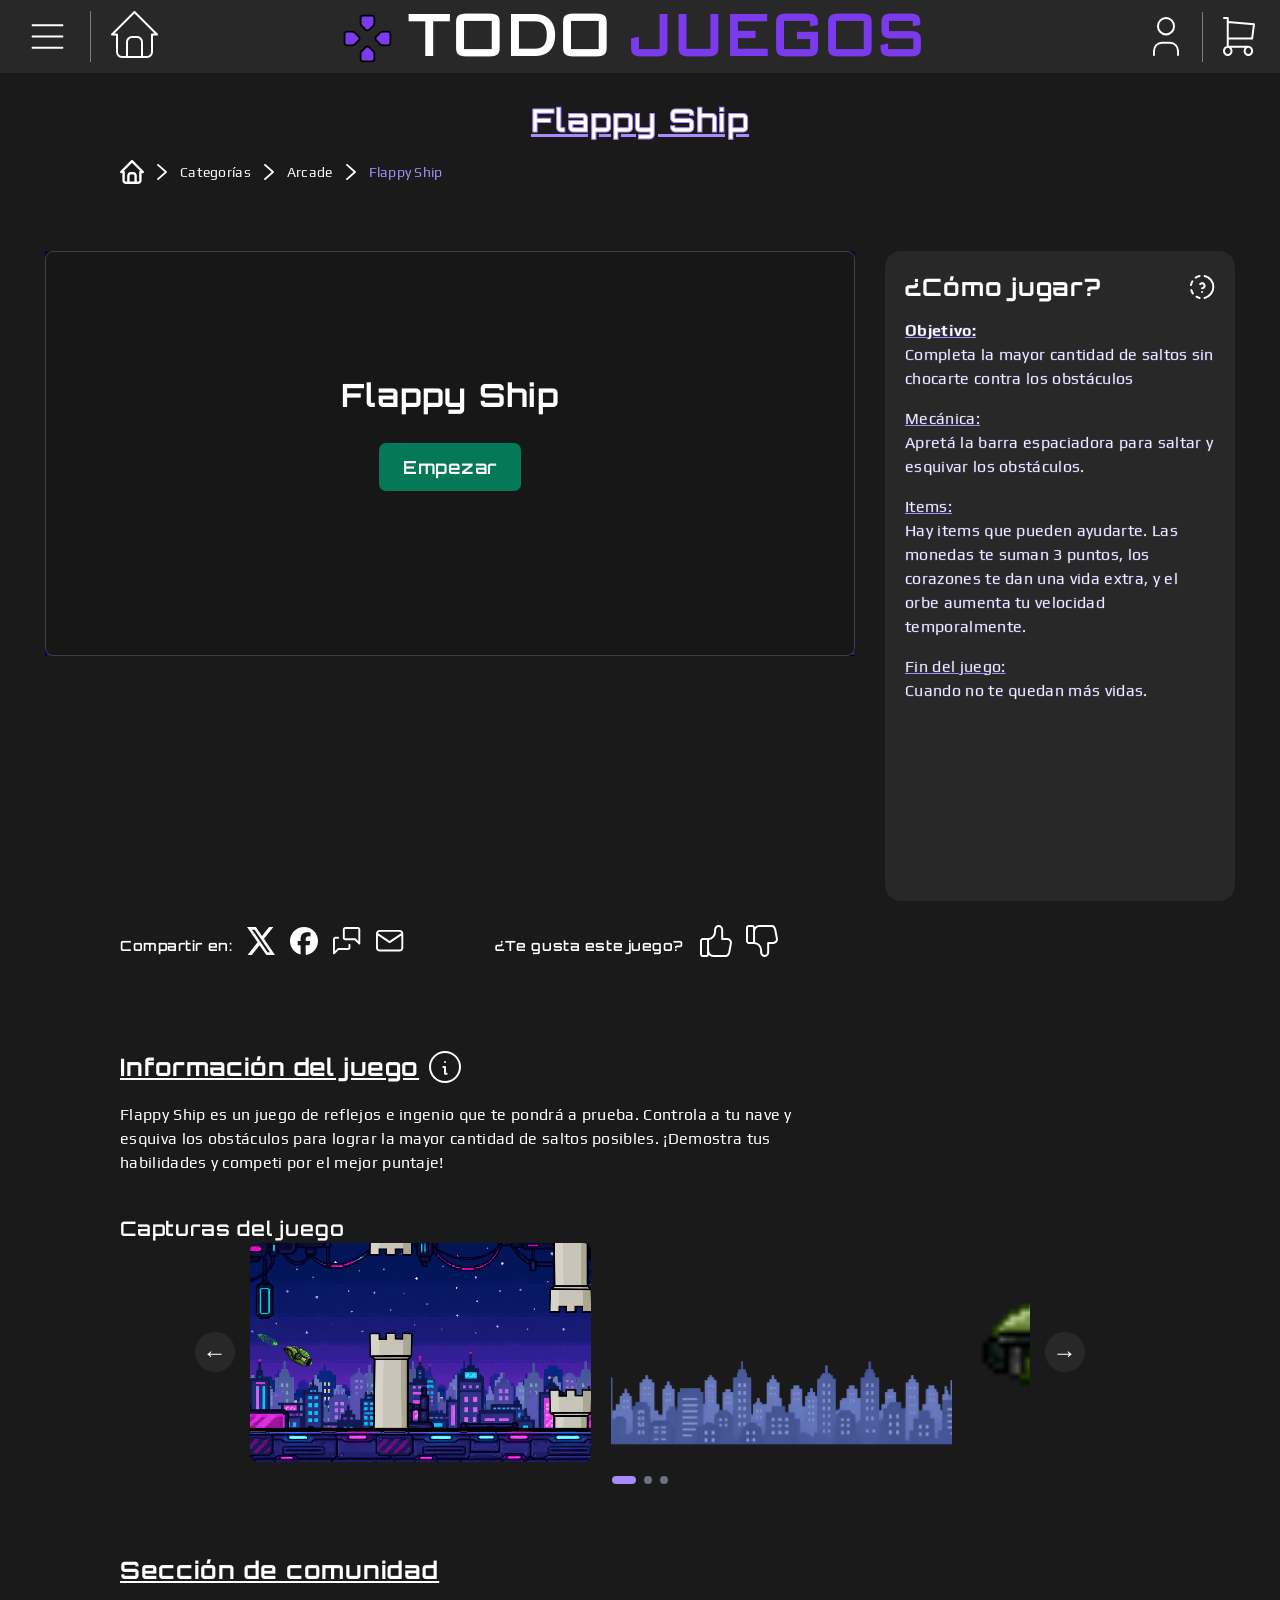
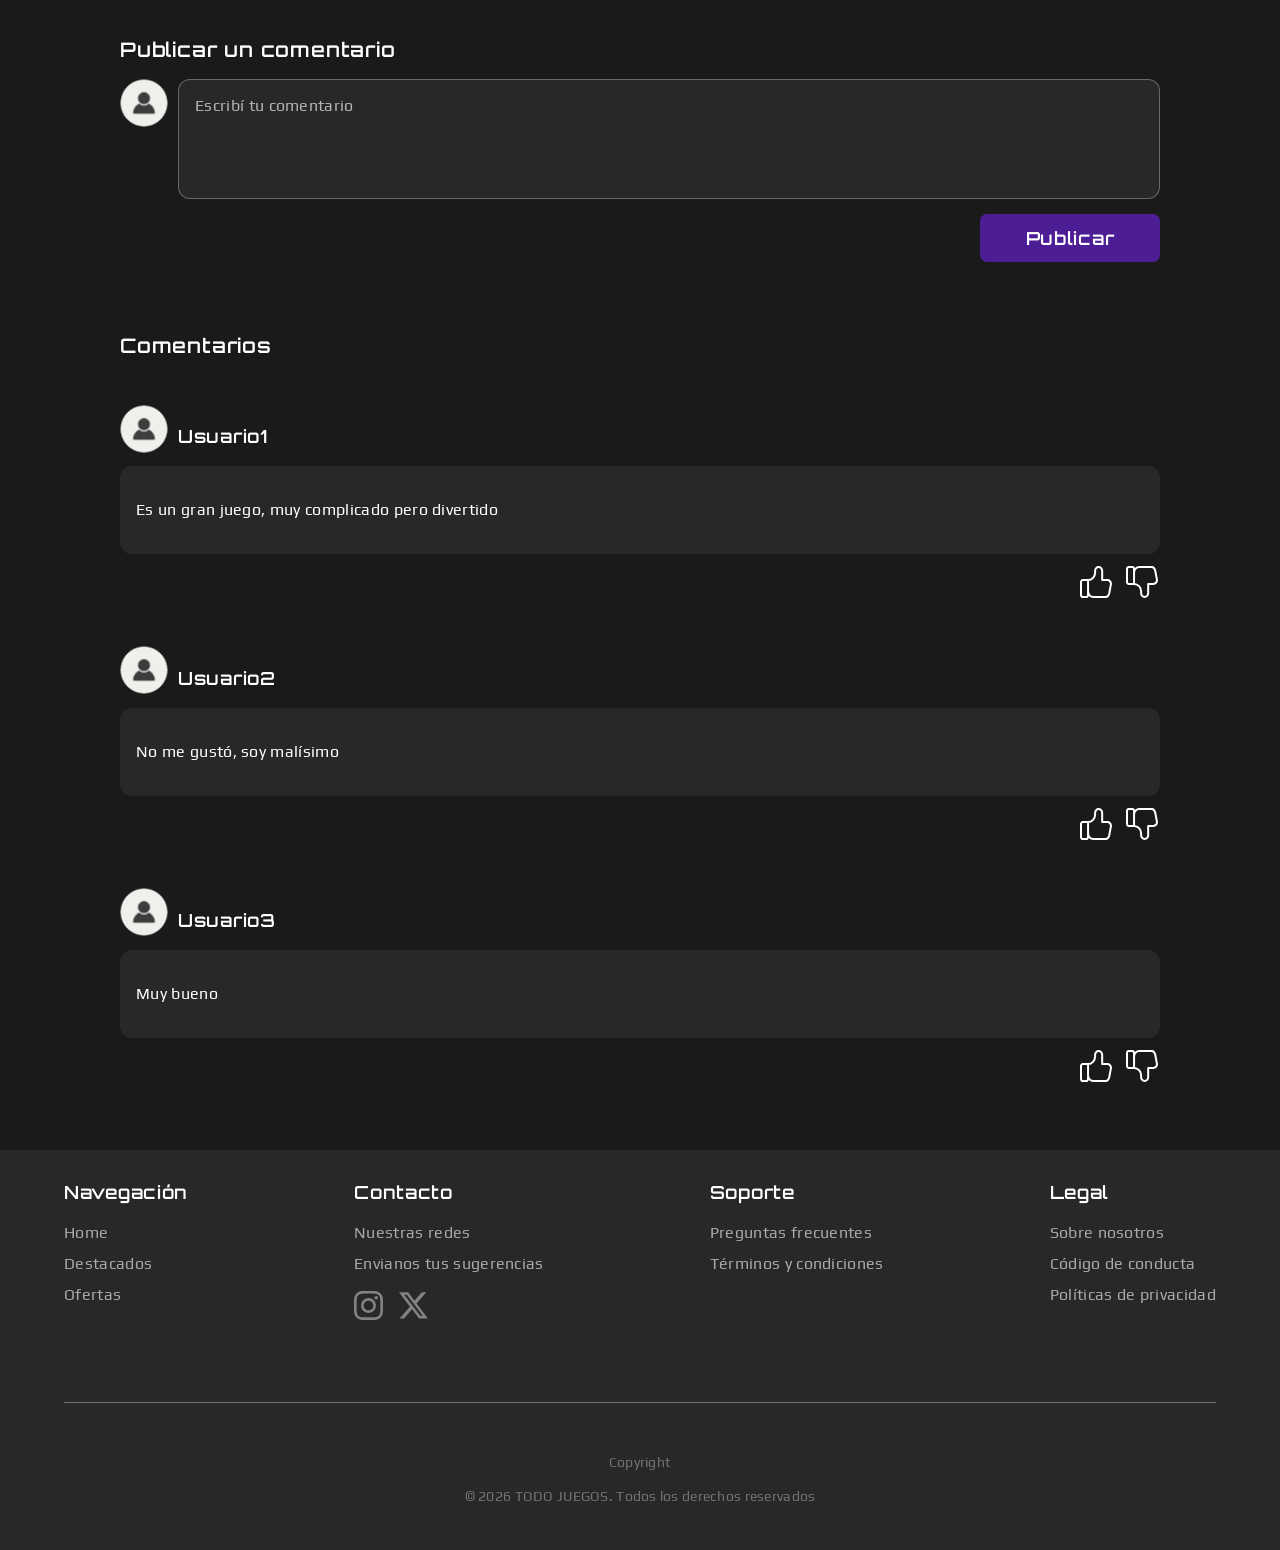
==== flappy.html @ 2bb2aa7a "Implementado flappy ship Co-authored-by: Copilot <223556219+Copilot@users.noreply.github.com>" ====
<!DOCTYPE html>
<html>
  <head>
    <meta charset="UTF-8">
    <meta name="viewport" content="width=device-width, initial-scale=1.0">
    <link rel="preconnect" href="https://googleapis.com">
    <link rel="preconnect" href="https://gstatic.com" crossorigin>
    <link href="https://fonts.googleapis.com/css2?family=Play:wght@400;700&display=swap" rel="stylesheet">
    <link href="https://fonts.googleapis.com/css2?family=Orbitron:wght@400..900&display=swap" rel="stylesheet">
    <link href="https://fonts.googleapis.com/css2?family=Science+Gothic:wght@100..900&display=swap" rel="stylesheet">

    <title>Cyberpunk Peg Solitaire</title>

    <link rel="stylesheet" href="css\globals.css">
    <link rel="stylesheet" href="css/juego.css">
    <link rel="stylesheet" href="css\carrusel.css">
    <link rel="stylesheet" href="css\flappy/flappy.css">
  </head>

  <body>

    <header class="nav-bar">
      <div class="logo-con-menu-y">
        <div class="iconos">
          <button class="tabler-icon-menu menu-toggle" type="button" aria-label="Abrir menú" aria-expanded="false" aria-controls="menu-overlay">
            <img class="icono-menu" src="img/header/menu-hamburguesa.svg" alt="" />
          </button>
          <img class="linea-separadora" src="img/header/linea-separadora.svg" alt="" />
          <a href="home.html">
            <div class="tabler-icon-home"><img class="icono-home" src="img/header/header-home.svg" alt="Inicio" /></div>
          </a>

        </div>
        <div class="logo">
          <div class="lucide-gamepad"><img class="logo-icono" src="img/header/logo-dibujo.svg" alt="" /></div>
          <div class="logo-texto">TODO</div>
          <div class="logo-insignia">JUEGOS</div>
        </div>
        <div class="perfil">
          <button class="perfil-toggle" type="button" aria-label="Abrir menú de perfil" aria-expanded="false" aria-controls="perfil-dropdown">
            <img class="perfil-avatar" src="img/header/perfil-header.svg" alt="" />
          </button>
          <div class="perfil-dropdown" id="perfil-dropdown" hidden>
            <div class="perfil-opcion">Mis juegos</div>
            <button class="perfil-cerrar-sesion" type="button">Cerrar sesión</button>
          </div>
          <img class="linea-separadora" src="img/header/linea-separadora.svg" alt="" />
          <img class="perfil-flecha" src="img/header/carrito-simple.svg" alt="" />
        </div>
      </div>
    </header>

    <div class="menu-overlay" id="menu-overlay" aria-hidden="true">
      <nav class="menu-panel" aria-label="Menú principal">
        <div class="menu-columna">
          <a href="home.html">
            <h1>Home</h1>
          </a>
        </div>
        <div class="menu-columna">
          <h1>Categorias</h1>
        </div>

        <div class="menu-columna">
          <h1>Ofertas</h1>
        </div>

        <div class="menu-columna">
          <h1>Mi perfil</h1>
        </div>
        <div class="menu-columna">
          <h1>Seguinos</h1>
          <div class="menu-social-links">
            <a href="https://x.com" target="_blank" rel="noopener" aria-label="X">
              <img src="assets/x.svg" alt="">
            </a>
            <a href="https://instagram.com" target="_blank" rel="noopener" aria-label="Instagram">
              <img src="assets/instagram.svg" alt="">
            </a>

            <a href="https://facebook.com" target="_blank" rel="noopener" aria-label="Facebook">
              <img src="assets/facebook.svg" alt="">
            </a>
          </div>
        </div>
        <div class="menu-columna">
          <button class="menu-cerrar-sesion" type="button">Cerrar sesión</button>
        </div>
      </nav>
    </div>

    <main>
      <div class="contenedor-padding">
        <!-- ==================== JUEGO ==================== -->

        <section class="juego-seccion">

          <h1 class="titulo-juego">
            <u>Flappy Ship</u>
          </h1>

          <div class="breadcrumbs">

            <a href="home.html" class="breadcrumb-inicio">
              <img src="img/juego/breadcrumbs/breadcrumb-home.svg" alt="Inicio">
            </a>

            <img
              class="breadcrumb-flecha"
              src="img/juego/breadcrumbs/breadcrumb-flecha.svg"
              alt=""
            >

            <a href="#" class="breadcrumb-item">
              Categorías
            </a>

            <img
              class="breadcrumb-flecha"
              src="img/juego/breadcrumbs/breadcrumb-flecha.svg"
              alt=""
            >

            <a href="#" class="breadcrumb-item">
              Arcade
            </a>

            <img
              class="breadcrumb-flecha"
              src="img/juego/breadcrumbs/breadcrumb-flecha.svg"
              alt=""
            >

            <span class="breadcrumb-actual">
              Flappy Ship
            </span>

          </div>


          <section class="juego-con-ayuda">

            <div class="juego">

              <div class="hud" hidden>
                <span>Puntaje: <strong id="puntaje">0</strong></span>
                <span>Vidas: <strong id="vidas">7</strong></span>
              </div>

              <section class="canvas-wrapper">
                <div class="escena" id="escena">

                  <!-- 4 capas de parallax -->
                  <div class="capa capa-cielo"    data-velocidad="8"></div>
                  <div class="capa capa-lejana"   data-velocidad="20"></div>
                  <div class="capa capa-media"    data-velocidad="45"></div>
                  <div class="capa capa-cercana"  data-velocidad="90"></div>

                  <!-- obstáculos, items y piso -->
                  <div class="tuberias" id="tuberias"></div>
                  <div class="items" id="items"></div>
                  <div class="piso" data-velocidad="180"></div>

                  <!-- avatar -->
                  <div id="nave" class="nave-vuelo"></div>

                  <!-- pantallas -->
                  <section id="pantalla-inicio" class="pantalla-inicio">
                    <h1>Flappy Ship</h1>
                    <button id="mostrar-dificultades" type="button" class="boton-primario">
                      Empezar
                    </button>
                    <p id="estado-carga" class="estado-carga" aria-live="polite"></p>
                  </section>

                  <section id="pantalla-dificultad" class="pantalla-dificultad" hidden>
                    <h2>Elegí la dificultad</h2>
                    <div class="opciones-dificultad">
                      <button id="iniciar-normal" type="button" class="boton-primario">
                        <span>Normal</span>
                        <small>7 vidas · separación estándar</small>
                      </button>
                      <button id="iniciar-dificil" type="button" class="boton-primario">
                        <span>Difícil</span>
                        <small>4 vidas · tuberías más cercanas</small>
                      </button>
                    </div>
                  </section>

                  <section id="pantalla-fin" class="pantalla-fin" aria-live="polite" hidden>
                    <h2>Fin del juego</h2>
                    <p>Puntaje: <strong id="puntaje-final">0</strong></p>
                    <button id="reiniciar-juego" type="button" class="boton-primario">
                      Reiniciar
                    </button>
                  </section>

                </div>
              </section>
            </div>


            <aside class="ayuda">

              <div class="ayuda-cabecera">
                <h2 class="texto-sin-margen">
                  ¿Cómo jugar?
                </h2>

                <button
                  type="button"
                  class="ayuda-icono"
                  aria-label="Cerrar ayuda"
                >
                  <img
                    src="img/juego/instrucciones-juego/help.svg"
                    alt=""
                  >
                </button>
              </div>

              <div class="ayuda-texto">

                <p>
                  <strong><u>Objetivo:</u> </strong> <br>
                  Completa la mayor cantidad de saltos sin chocarte contra los obstáculos
                </p>

                <p>
                  <u>Mecánica:</u><br>
                  Apretá la barra espaciadora para saltar y esquivar los obstáculos.
                </p>

                <p>
                  <u>Items:</u><br>
                  Hay items que pueden ayudarte.
                  Las monedas te suman 3 puntos, los corazones te dan una vida extra, y el orbe aumenta tu velocidad temporalmente.
                </p>

                <p>
                  <u>Fin del juego:</u><br>
                  Cuando no te quedan más vidas.
                </p>

              </div>

            </aside>

          </section>



          <!-- Compartir / valoración -->

          <div class="compartir-valoracion">

            <div class="compartir">

              <h4 class="compartir-titulo">
                Compartir en:
              </h4>

              <p class="compartir-icono" aria-label="Compartir">
                <img src="img/juego/compartir/x.svg" alt="">
              </p>

              <p class="compartir-icono" aria-label="Compartir en redes">
                <img src="img/juego/compartir/facebook.svg" alt="">
              </p>

              <p class="compartir-icono" aria-label="Compartir">
                <img src="img/juego/compartir/mensaje.svg" alt="">
              </p>

              <p class="compartir-icono" aria-label="Compartir">
                <img src="img/juego/compartir/email.svg" alt="">
              </p>

            </div>


            <div class="valoracion">

              <h4 class="valoracion-pregunta">
                ¿Te gusta este juego?
              </h4>

              <div class="reacciones">

                <button type="button" class="boton-reaccion-like" aria-pressed="false">
                  <img class="icon--default" src="img/juego/like-dislike/like.svg" alt="Me gusta">
                  <img class="icon--hover" src="img/juego/like-dislike/corazon.svg" alt="Me gusta seleccionado">
                </button>

                <button type="button" class="boton-reaccion-dislike" aria-pressed="false">
                  <img class="icon--default" src="img/juego/like-dislike/dislike.svg" alt="No me gusta">
                  <img class="icon--hover" src="img/juego/like-dislike/corazon-dislike.svg" alt="No me gusta seleccionado">
                </button>

              </div>

            </div>

          </div>

        </section>


        <!-- ==================== INFORMACIÓN ==================== -->

        <section class="informacion-juego">

          <div class="seccion-cabecera">

            <h2 class="texto-sin-margen">
              <u>Información del juego</u>
            </h2>

            <img
              class="info-icono"
              src="img/juego/informacion/informacion.svg"
              alt=""
            >

          </div>


          <p class="descripcion-juego">
            Flappy Ship es un juego de reflejos e ingenio que te pondrá a prueba. Controla a tu nave y esquiva los obstáculos para lograr la mayor cantidad de saltos posibles. ¡Demostra tus habilidades y competi por el mejor puntaje!
          </p>


          <div class="inspiracion">




            <div class="media-seccion">

              <h3 class="texto-sin-margen">Capturas del juego</h3>


              <div class="carrusel">

                <button class="carrusel-anterior" type="button" aria-label="Anterior">
                  ←
                </button>

                <div class="carrusel-ventana">

                  <div class="carrusel-contenido">
                    <img
                      class="media-imagen"
                      src="img/flappy/carrusel2.PNG"
                      alt="Gameplay"
                    >

                    <img
                      class="media-imagen"
                      src="img/flappy/capa-ciudad.png"
                      alt="Ciudad"
                    >

                    <img
                      class="media-imagen"
                      src="img/flappy/carrusel3.png"
                      alt="Nave"
                    >


                  </div>

                </div>

                <button class="carrusel-siguiente" type="button" aria-label="Siguiente">
                  →
                </button>

              </div>

              <div class="carrusel-indicador" role="img" aria-label="Posición 1 de 7"></div>

            </div>

          </div>

        </section>


        <!-- ==================== COMUNIDAD ==================== -->

        <section class="comunidad">

          <h2 class="comunidad-titulo">
            <u>Sección de comunidad</u>
          </h2>


          <!-- Publicar comentario -->

          <div class="publicar-comentario">

            <h3 class="subtitulo-comentario">
              Publicar un comentario
            </h3>

            <div class="comentario-input">

              <div class="usuario-input">


                <img class="avatar"
                  src="img/juego/comunidad/avatar-placeholder.svg"
                  alt="Avatar del usuario">

                <div class="input-comentarios">
                  <span class="comentario-placeholder">
                    Escribí tu comentario
                  </span>
                </div>

              </div>

              <button
                type="button"
                class="boton-secundario boton-publicar"
              >
                Publicar
              </button>

            </div>

          </div>


          <!-- Comentarios -->

          <div class="comentarios">

            <h3 class="subtitulo-comentario">
              Comentarios
            </h3>


            <article class="comentario">

              <div class="comentario-usuario">

                <img class="avatar"
                  src="img/juego/comunidad/avatar-placeholder.svg"
                  alt="Avatar del usuario">

                <h4>
                  Usuario1
                </h4>

              </div>

              <div class="comentario-contenido">
                <p>
                  Es un gran juego, muy complicado pero divertido
                </p>
              </div>

              <div class="comentario-reacciones">

                <button type="button" class="boton-reaccion-like" aria-pressed="false">
                  <img class="icon--default" src="img/juego/like-dislike/like.svg" alt="Me gusta">
                  <img class="icon--hover" src="img/juego/like-dislike/corazon.svg" alt="Me gusta seleccionado">
                </button>

                <button type="button" class="boton-reaccion-dislike" aria-pressed="false">
                  <img class="icon--default" src="img/juego/like-dislike/dislike.svg" alt="No me gusta">
                  <img class="icon--hover" src="img/juego/like-dislike/corazon-dislike.svg" alt="No me gusta seleccionado">
                </button>

              </div>

            </article>


            <article class="comentario">

              <div class="comentario-usuario">

                <img class="avatar"
                  src="img/juego/comunidad/avatar-placeholder.svg"
                  alt="Avatar del usuario">

                <h4>
                  Usuario2
                </h4>

              </div>

              <div class="comentario-contenido">
                <p>
                  No me gustó, soy malísimo
                </p>
              </div>

              <div class="comentario-reacciones">

                <button type="button" class="boton-reaccion-like" aria-pressed="false">
                  <img class="icon--default" src="img/juego/like-dislike/like.svg" alt="Me gusta">
                  <img class="icon--hover" src="img/juego/like-dislike/corazon.svg" alt="Me gusta seleccionado">
                </button>

                <button type="button" class="boton-reaccion-dislike" aria-pressed="false">
                  <img class="icon--default" src="img/juego/like-dislike/dislike.svg" alt="No me gusta">
                  <img class="icon--hover" src="img/juego/like-dislike/corazon-dislike.svg" alt="No me gusta seleccionado">
                </button>

              </div>

            </article>


            <article class="comentario">

              <div class="comentario-usuario">

                <img class="avatar"
                  src="img/juego/comunidad/avatar-placeholder.svg"
                  alt="Avatar del usuario">

                <h4>
                  Usuario3
                </h4>

              </div>

              <div class="comentario-contenido">
                <p>
                  Muy bueno
                </p>
              </div>

              <div class="comentario-reacciones">

                <button type="button" class="boton-reaccion-like" aria-pressed="false">
                  <img class="icon--default" src="img/juego/like-dislike/like.svg" alt="Me gusta">
                  <img class="icon--hover" src="img/juego/like-dislike/corazon.svg" alt="Me gusta seleccionado">
                </button>

                <button type="button" class="boton-reaccion-dislike" aria-pressed="false">
                  <img class="icon--default" src="img/juego/like-dislike/dislike.svg" alt="No me gusta">
                  <img class="icon--hover" src="img/juego/like-dislike/corazon-dislike.svg" alt="No me gusta seleccionado">
                </button>

              </div>

            </article>

          </div>

        </section>


      </div>

    </main>

    <footer>
      <div class="footer-container">

        <div class="footer-col">
          <h4 class="footer-heading">Navegación</h4>
          <ul class="footer-links">
            <li><a href="home.html">Home</a></li>
            <li><a href="#">Destacados</a></li>
            <li><a href="#">Ofertas</a></li>
          </ul>
        </div>

        <div class="footer-col">
          <h4 class="footer-heading">Contacto</h4>
          <ul class="footer-links">
            <li><a href="#">Nuestras redes</a></li>
            <li><a href="#">Envianos tus sugerencias</a></li>
            <div class="social-icons">
              <a href="https://instagram.com" class="social-link" target="_blank" rel="noopener">
                <img src="assets/instagram.svg" alt="Instagram" class="social-icon-img">
              </a>
              <a href="https://x.com/" class="social-link" target="_blank" rel="noopener">
                <img src="assets/x.svg" alt="X/Twitter" class="social-icon-img">
              </a>
            </div>
          </ul>
        </div>

        <div class="footer-col">
          <h4 class="footer-heading">Soporte</h4>
          <ul class="footer-links">
            <li><a href="#">Preguntas frecuentes</a></li>
            <li><a href="#">Términos y condiciones</a></li>
          </ul>
        </div>

        <div class="footer-col">
          <h4 class="footer-heading">Legal</h4>
          <ul class="footer-links">
            <li><a href="#">Sobre nosotros</a></li>
            <li><a href="#">Código de conducta</a></li>
            <li><a href="#">Políticas de privacidad</a></li>
          </ul>
        </div>


      </div>
      <div class="footer-bottom">
        <p>Copyright</p>
        <p>© 2026 TODO JUEGOS. Todos los derechos reservados</p>
      </div>
    </footer>

  <script src="js/flappy/flappy.js"></script>
  <script src="js/flappy/tuberias.js"></script>
  <script src="js/flappy/bonos.js"></script>
  <script src="js/flappy/recursos.js"></script>

  <script src="js/carrusel.js"></script>
  <script src="js/reacciones.js"></script>
  <script src="js/menu.js"></script>
  </body>
</html>
---- css/juego.css ----
.content-wrapper {
    width: 100%;
}

.juego-seccion {
    --ancho-ayuda: 350px;
    --separacion-ayuda: 30px;
    --ancho-juego: calc(100% - var(--ancho-ayuda) - var(--separacion-ayuda));
}

.titulo-juego {
    margin-bottom: 20px;
    text-align: center;
    color: #FFFFFF;
    -webkit-text-stroke: 1px rgba(167, 139, 250, 1);
}

.breadcrumbs {
    display: flex;
    align-items: center;
    gap: 10px;
    margin-bottom: 10px;
}

.breadcrumb-inicio {
    display: flex;
    align-items: center;
}

.breadcrumb-inicio img {
    width: 24px;
    height: 24px;
}

.breadcrumb-flecha {
    width: 16px;
    height: 16px;
}

.breadcrumb-item,
.breadcrumb-actual {
    font-size: 14px;
}

.breadcrumb-item {
    color: #ffffff;
    text-decoration: none;
}

.breadcrumb-actual {
    color: #A78BFA;
}

.juego-con-ayuda {
    --alto-hud: 52px;
    
    display: flex;
    align-items: stretch;
    gap: var(--separacion-ayuda);
    margin-top: calc(15px + var(--alto-hud));
}

.hud-panel{
    position: absolute;
    top: calc(0px - var(--alto-hud));
    left: 0;
    display: flex;
    width: 100%;
    min-height: var(--alto-hud);
    flex-direction: row;
    justify-content: space-between;
    align-items: center;
    box-sizing: border-box;
}

.canvas-wrapper {
    display: grid;
    width: min(100%, 1000px, calc(100dvh - 320px));
    /*width: min(1000px, 100%);*/
    max-width: 100%;
    aspect-ratio: 1 / 1;
    margin-inline: auto;
}

.canvas-wrapper > * {
    grid-area: 1 / 1;
    min-width: 0;
    min-height: 0;
}



#game-canvas {
    display: block;
    width: 100%;
    height: 100%;
    margin: auto;
}

.pantalla-inicio,
.pantalla-tipo {
    display: flex;
    width: 100%;
    height: 100%;
    box-sizing: border-box;
    flex-direction: column;
    align-items: center;
    justify-content: center;
    gap: 28px;
    padding: 24px;
    border: 1px solid #3f3f46;
    border-radius: 8px;
    background-color: #171717;
    text-align: center;
}

.pantalla-inicio h1,
.pantalla-tipo h2 {
    margin: 0;
    color: #ffffff;
    font-family: var(--font-title);
}


#tiempo-restante {
    color: #ffffff;
    font-family: var(--font-title);

    font-weight: 700;
    text-shadow: 0 0 8px #a100ff;
    font-variant-numeric: tabular-nums;
}

#timer.timer--urgente {
    color: #ff0055;
    font-weight: bold;
}

.selector-imagen[hidden],
.selector-piezas[hidden],
#resultado-nivel[hidden],
#game-canvas[hidden] {
    display: none;
}

.selector-imagen,
.selector-piezas,
.resultado-nivel {
    display: flex;
    width: 100%;
    height: 100%;
    box-sizing: border-box;
    flex-direction: column;
    justify-content: center;
    gap: 24px;
    padding: 24px;
    border: 1px solid #3f3f46;
    border-radius: 8px;
    background-color: #171717;
}

.resultado-nivel {
    align-items: center;
    text-align: center;
}

.selector-imagen h2,
.selector-piezas h2,
.resultado-nivel h2,
.resultado-nivel p,
.estado-sorteo {
    margin: 0;
    text-align: center;
}

.selector-piezas {
    align-items: center;
    text-align: center;
}

.selector-piezas-subtitulo {
    max-width: 620px;
    margin: 0;
    color: #d4d4d8;
    line-height: 1.5;
}

.selector-piezas-subtitulo strong {
    color: #ff0055;
}

.selector-piezas-botones {
    display: grid;
    width: 100%;
    max-width: 780px;
    grid-template-columns: repeat(3, minmax(0, 1fr));
    gap: 16px;
}

.boton-piezas {
    display: flex;
    flex-direction: column;
    align-items: center;
    gap: 4px;
    padding: 24px 16px;
    border: 2px solid #3f3f46;
    border-radius: 10px;
    background-color: #282828;
    color: #ffffff;
    font-family: var(--font-body);
    cursor: pointer;
    transition: transform 0.2s ease, border-color 0.2s ease, background-color 0.2s ease;
}

.boton-piezas:hover,
.boton-piezas:focus-visible {
    border-color: #A78BFA;
    background-color: #322c4d;
    transform: scale(1.04);
    outline: none;
}

.boton-piezas-cantidad {
    font-family: var(--font-title);
    font-size: 44px;
    font-weight: 700;
    line-height: 1;
    color: #A78BFA;
}

.boton-piezas-layout {
    font-size: 15px;
    color: #d4d4d8;
}

.boton-piezas-dificultad {
    margin-top: 6px;
    font-size: 13px;
    text-transform: uppercase;
    letter-spacing: 0.06em;
    color: #ffffffa6;
}

.resultado-acciones {
    display: flex;
    flex-wrap: wrap;
    justify-content: center;
    gap: 12px;
}

.miniaturas-imagenes {
    position: relative;
    display: grid;
    grid-template-columns: repeat(4, minmax(0, 1fr));
    gap: 12px;
}

.miniatura-imagen {
    position: relative;
    z-index: 0;
    aspect-ratio: 16 / 10;
    min-width: 0;
    margin: 0;
    overflow: hidden;
    border: 2px solid transparent;
    border-radius: 6px;
    background-color: #282828;
    transition: filter 180ms ease, transform 320ms cubic-bezier(0.2, 0.8, 0.2, 1);
}

.miniatura-imagen img {
    display: block;
    width: 100%;
    height: 100%;
    object-fit: cover;
}

.miniatura-imagen.activa {
    filter: brightness(1.15);
    transform: scale(1.10);
}

.miniatura-imagen.seleccionada {
    z-index: 1;
    transform: scale(1.25);
    filter: brightness(1.20);
}

.marco-seleccion {
    position: absolute;
    top: 0;
    left: 0;
    z-index: 2;
    box-sizing: border-box;
    border: 3px solid #A78BFA;
    border-radius: 8px;
    box-shadow: 0 0 0 3px rgba(167, 139, 250, 0.3);
    pointer-events: none;
    transition: transform 320ms cubic-bezier(0.2, 0.8, 0.2, 1);
}

.estado-sorteo {
    color: #d4d4d8;
}

.juego-fondo {
    display: block;
    width: 100%;
    max-height: 750px;
}

.juego {
    position: relative;
    width: var(--ancho-juego);
    min-height: 650px;
    border-radius: 16px;
    box-sizing: border-box;
}

.ayuda {
    width: var(--ancho-ayuda);
    flex-shrink: 0;
    height: auto;
    min-height: 650px;
    box-sizing: border-box;
    background-color: #282828;
    border-radius: 16px;
    padding: 20px;
}

.ayuda-cabecera {
    display: flex;
    align-items: center;
    justify-content: space-between;
}

.ayuda-icono {
    display: flex;
    align-items: center;
    justify-content: center;
    padding: 0;
    border: none;
    background: transparent;
    cursor: pointer;
}

.ayuda-texto p {
    color: #FFFFFF;
    -webkit-text-stroke: 1px rgba(167, 139, 250, 0.25);
    
}
.ayuda-texto p u{
    text-decoration-line: underline; 
    text-decoration-color: #A78BFA;  
}

.juego,
.compartir-valoracion {
    width: var(--ancho-juego);
    max-width: 100%;
    box-sizing: border-box;
}

.compartir-valoracion {
    display: flex;
    align-items: center;
    justify-content: space-between;
    gap: 0;
    height: 80px;
}

.compartir,
.valoracion {
    display: flex;
    align-items: center;
    gap: 15px;
}

.compartir-titulo,
.valoracion-pregunta {
    font-size: 14px;
}

.compartir-icono {
    display: flex;
    align-items: center;
    justify-content: center;
}

.compartir-icono img {
    width: 28px;
    height: 28px;
}

.reacciones {
    display: flex;
    gap: 10px;
}

.informacion-juego {
    margin-top: 70px;
}

.seccion-cabecera {
    display: flex;
    align-items: center;
    gap: 10px;
}

.info-icono {
    width: 32px;
    height: 32px;
}

.descripcion-juego {
    max-width: 700px;
    margin-top: 20px;
}

.inspiracion {
    display: flex;
    flex-direction: column;
    gap: 40px;
    margin-top: 40px;
}

.inspiracion-link a {
    color: inherit;
    text-decoration: none;
}

.inspiracion-link a:hover {
  color: #7C3AED;
  transition: color 0.2s ease-in-out;
}

.comunidad {
    margin-top: 70px;
    padding-bottom: 50px;
}

.comunidad-titulo {
    margin-bottom: 50px;
}

.publicar-comentario {
    margin-bottom: 50px;
}

.subtitulo-comentario {
    margin-bottom: 15px;
}

.comentario-input {
    display: flex;
    flex-direction: column;
    gap: 15px;
}

.usuario-input {
    display: flex;
    align-items: flex-start;
    gap: 10px;
}

.avatar {
    width: 48px;
    height: 48px;
    flex-shrink: 0;
    background-size: cover;
    background-position: center;
    border-radius: 50%;
}

.input-comentarios {
    min-height: 120px;
    flex: 1;
    padding: 16px;
    box-sizing: border-box;
    background-color: #282828;
    border: 1px solid #7a7a7acc;
    border-radius: 12px;
}

.comentario-placeholder {
    color: #ffffffa6;
}

.boton-publicar {
    width: 180px;
    align-self: flex-end;
}

.comentarios {
    display: flex;
    flex-direction: column;
    gap: 10px;
}

.comentario {
    display: flex;
    flex-direction: column;
    gap: 10px;
    padding: 16px 0;
}

.comentario-usuario {
    display: flex;
    align-items: center;
    gap: 10px;
}

.comentario-contenido {
    padding: 16px;
    background-color: #282828;
    border-radius: 12px;
}

.comentario-reacciones {
    display: flex;
    justify-content: flex-end;
    gap: 10px;
}

:is(.boton-reaccion-like, .boton-reaccion-dislike) {
    position: relative;
    width: 36px;
    height: 36px;
    display: flex;
    align-items: center;
    justify-content: center;
    padding: 0;
    border: none;
    background: transparent;
    cursor: pointer;
    transition: background-color 0.3s ease, border-color 0.3s ease, transform 0.2s ease;
}

:is(.boton-reaccion-like, .boton-reaccion-dislike) img {
    position: absolute;
    width: 32px;
    height: 32px;
    transition: opacity 0.25s ease, transform 0.25s ease;
}

:is(.boton-reaccion-like, .boton-reaccion-dislike) .icon--default {
    opacity: 1;
    transform: scale(1);
}

:is(.boton-reaccion-like, .boton-reaccion-dislike) .icon--hover {
    opacity: 0;
    transform: scale(0.75);
}

:is(.boton-reaccion-like, .boton-reaccion-dislike).activo .icon--default {
    opacity: 0;
    transform: scale(0.75);
}

:is(.boton-reaccion-like, .boton-reaccion-dislike).activo .icon--hover {
    opacity: 1;
    transform: scale(1);
}

:is(.boton-reaccion-like, .boton-reaccion-dislike):hover {
  
  border-color: #ff0055;
  color: #ff0055;
  transform: scale(1.05);
}

:is(.boton-reaccion-like, .boton-reaccion-dislike):hover .icon--default {
    opacity: 0;
    transform: scale(0.75) rotate(-8deg);
}

:is(.boton-reaccion-like, .boton-reaccion-dislike):hover .icon--hover {
    opacity: 1;
    transform: scale(1.05);
  animation: heartBeat 0.4s ease-in-out forwards;
}

@keyframes heartBeat {
  0% { transform: scale(0.5); }
  50% { transform: scale(1.3); }
  100% { transform: scale(1); }
}
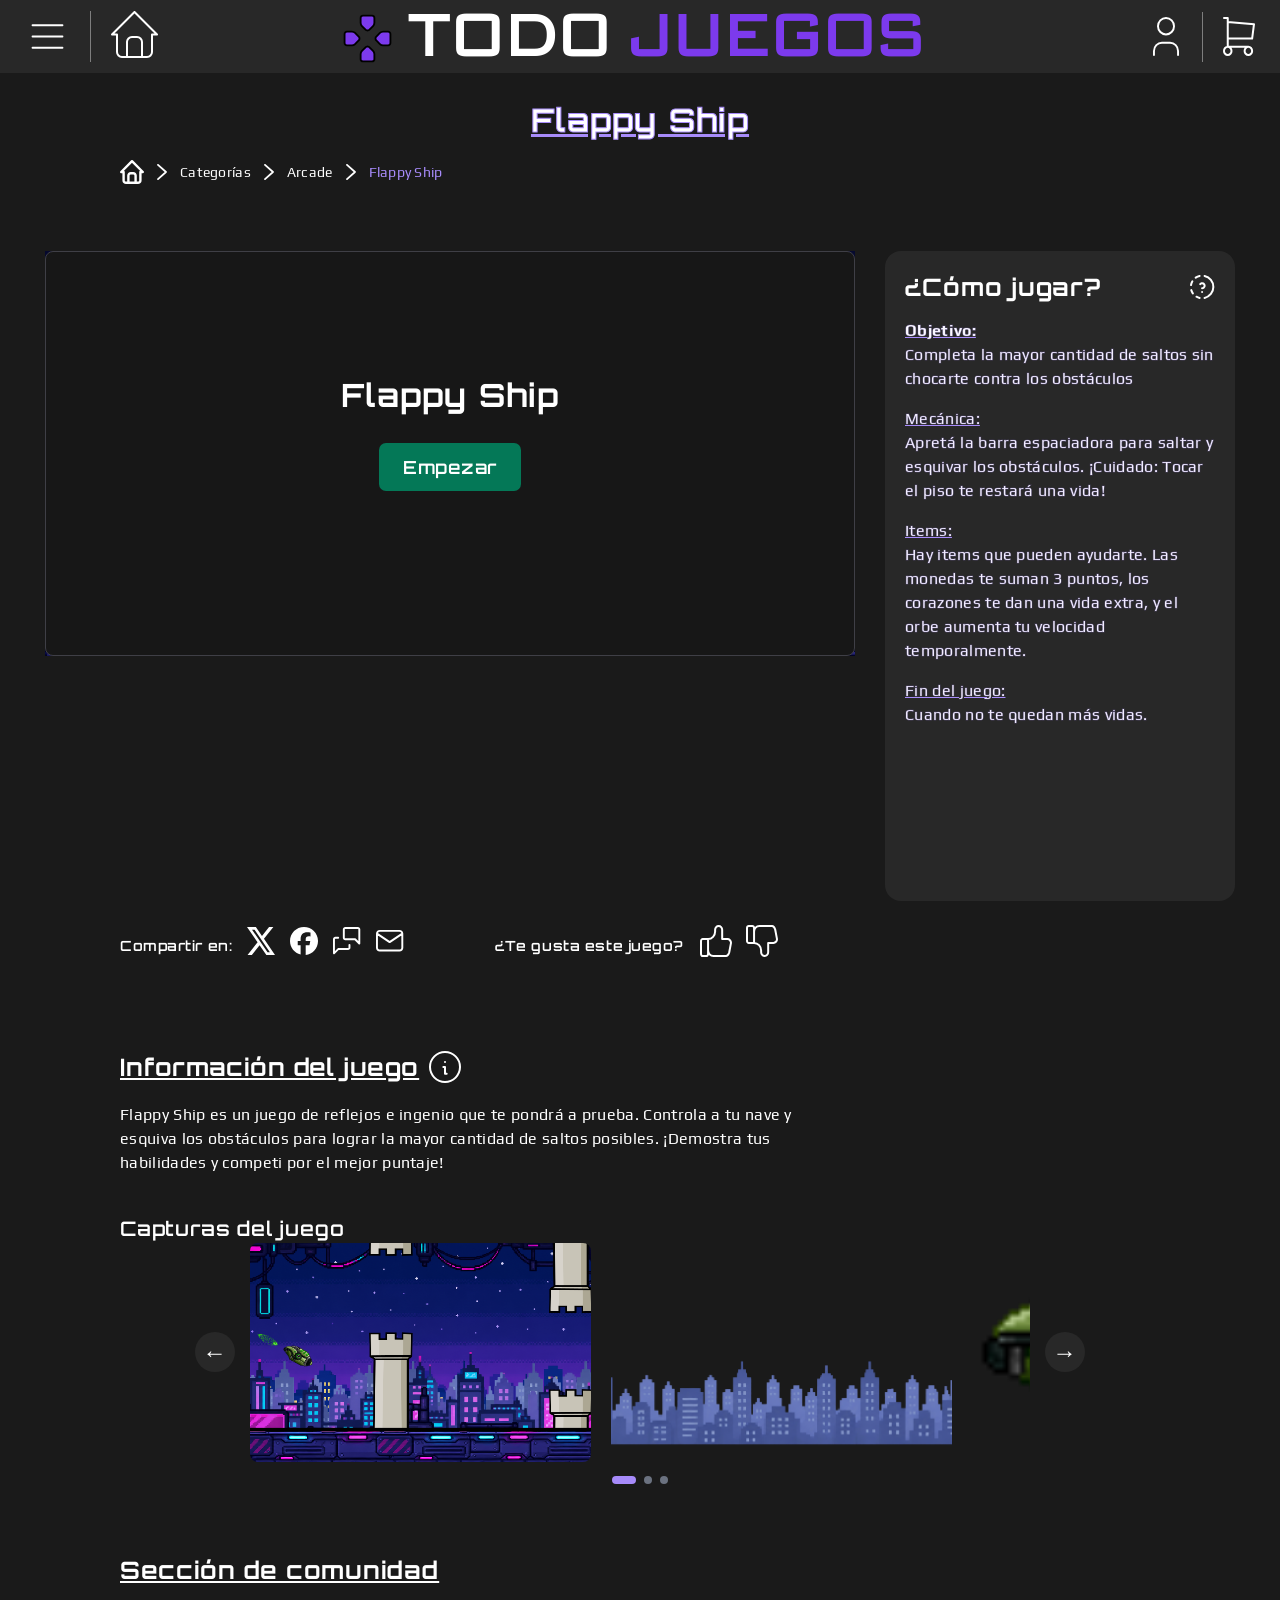
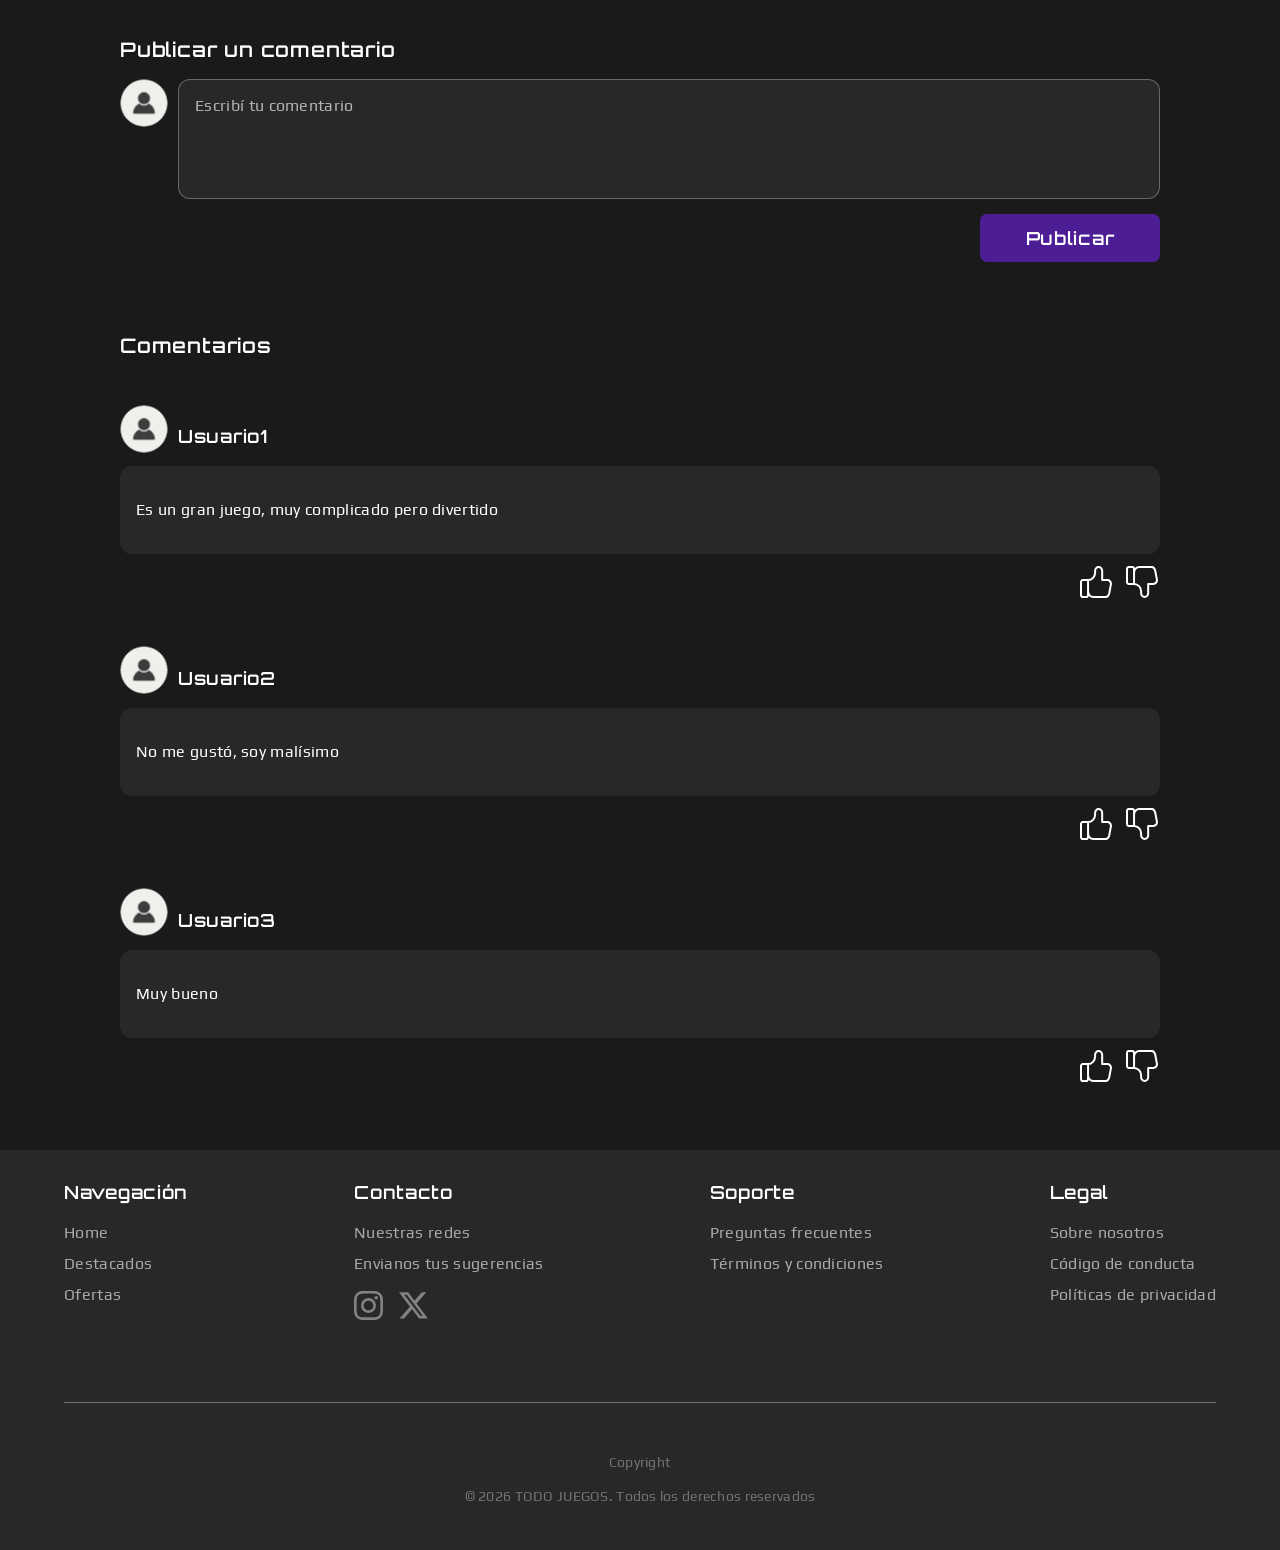
==== commit f77e47a8: "Arreglos finales Co-authored-by: Copilot <223556219+Copilot@users.noreply.github.com>" ====
--- a/flappy.html
+++ b/flappy.html
@@ -143,8 +143,14 @@
             <div class="juego">
 
               <div class="hud" hidden>
-                <span>Puntaje: <strong id="puntaje">0</strong></span>
-                <span>Vidas: <strong id="vidas">7</strong></span>
+                <div class="hud-tiempo">
+                  <span class="hud-tiempo-etiqueta">Puntaje:</span>
+                  <span id="puntaje">0</span>
+                </div>
+                <div class="hud-tiempo">
+                  <span class="hud-tiempo-etiqueta">Vidas:</span>
+                  <span id="vidas">7</span>
+                </div>
               </div>
 
               <section class="canvas-wrapper">
@@ -229,6 +235,7 @@
                 <p>
                   <u>Mecánica:</u><br>
                   Apretá la barra espaciadora para saltar y esquivar los obstáculos.
+                  ¡Cuidado: Tocar el piso te restará una vida!
                 </p>
 
                 <p>
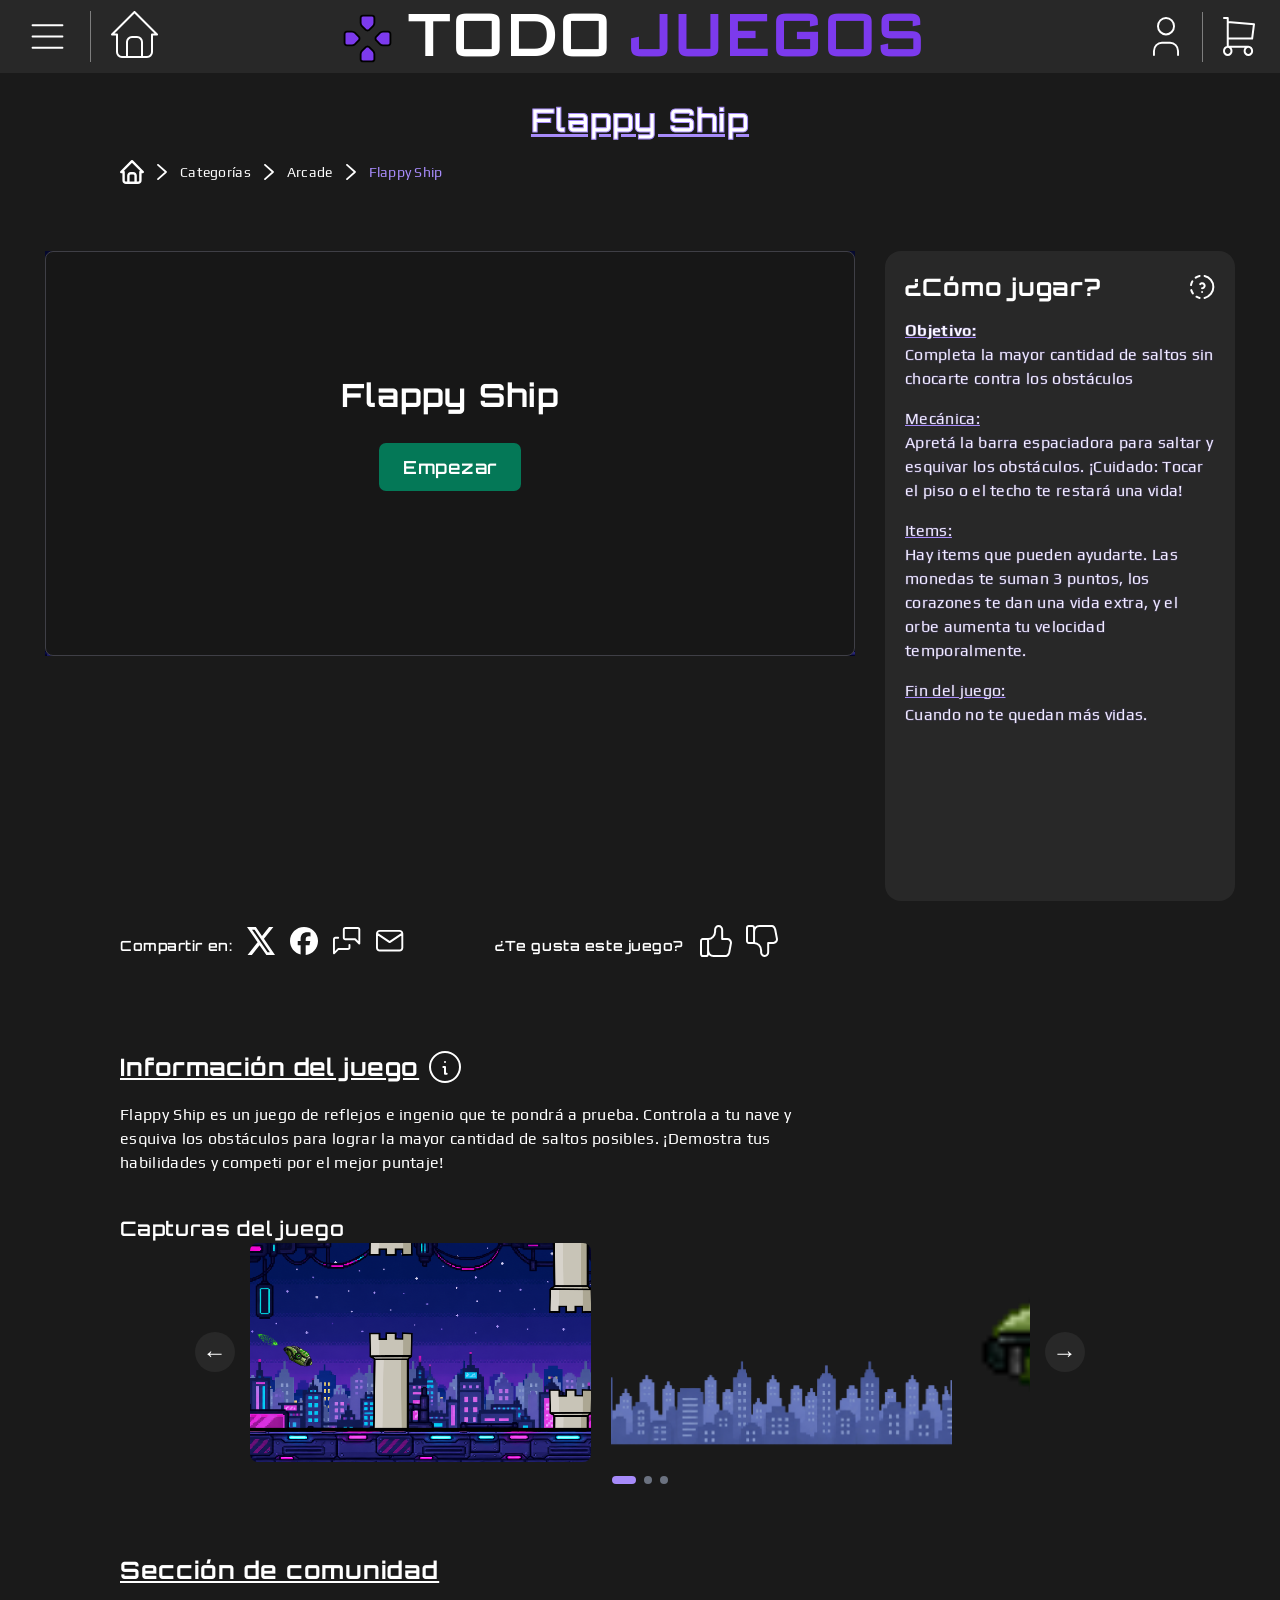
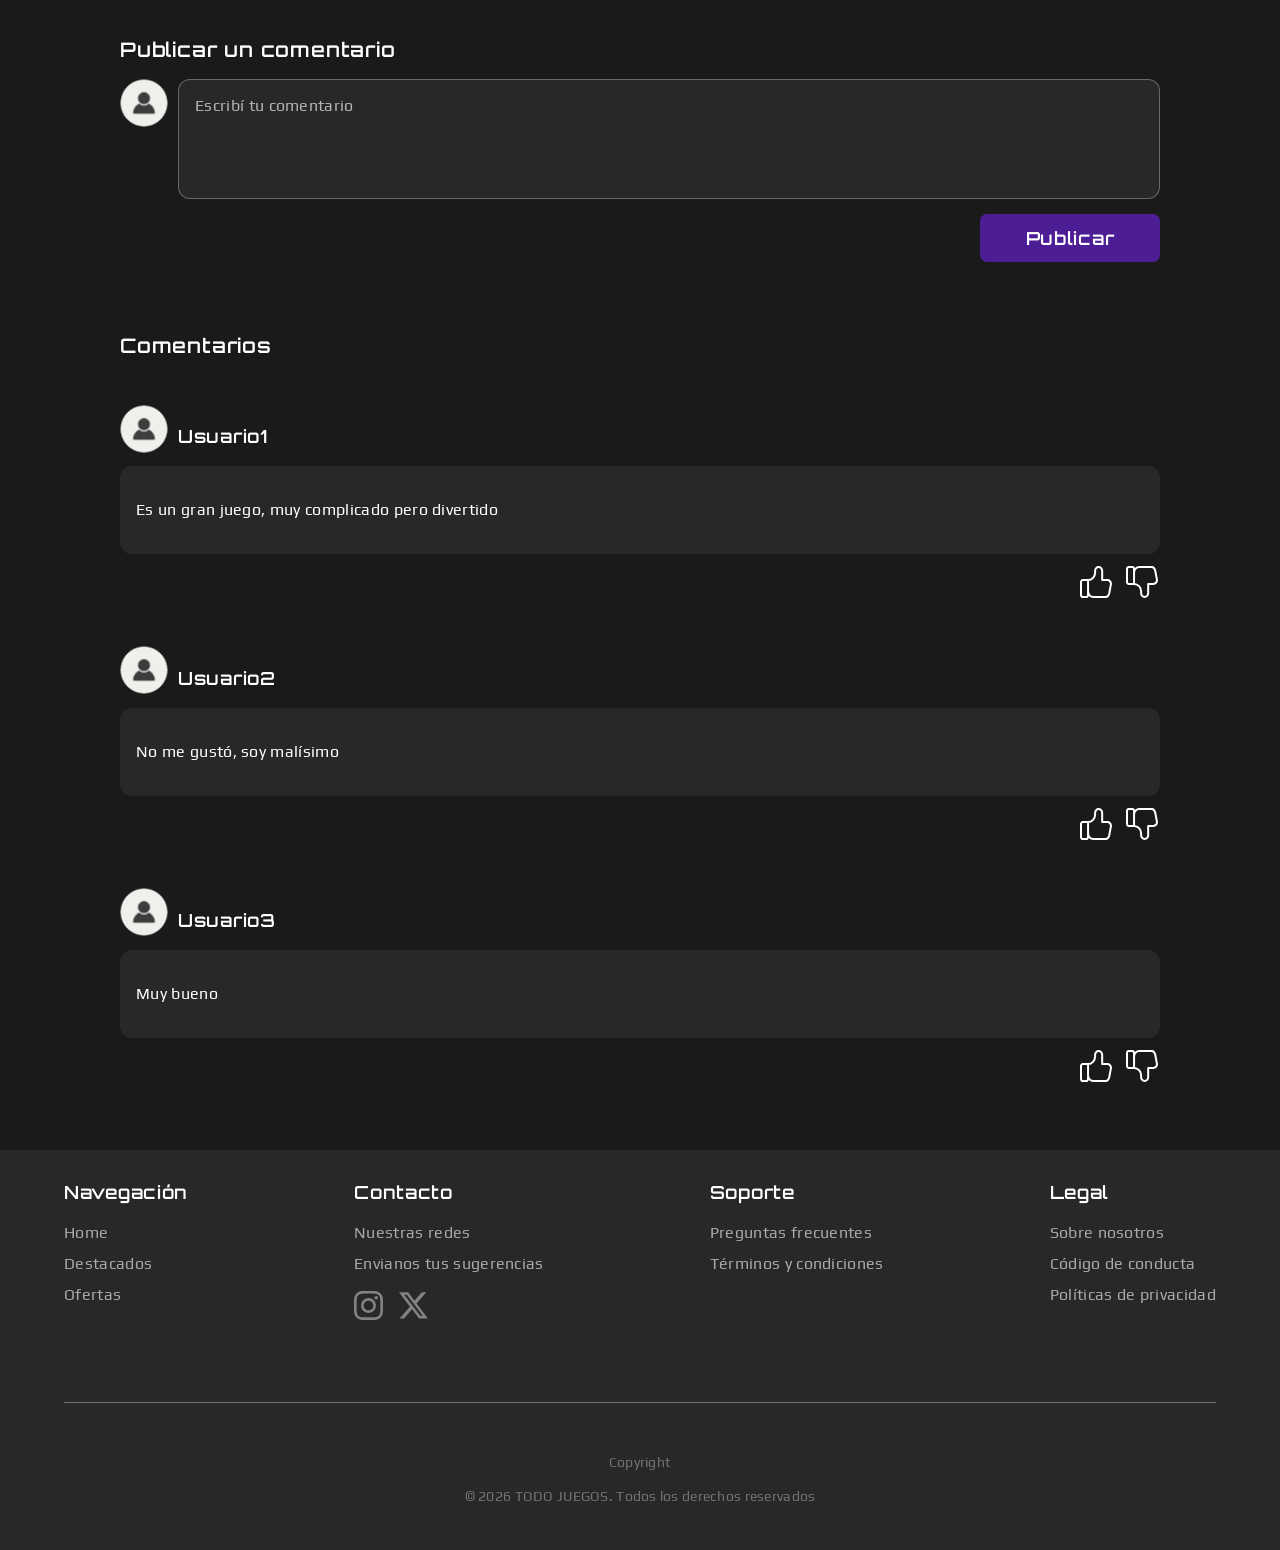
==== commit f5993019: "movimiento al techo limitado" ====
--- a/flappy.html
+++ b/flappy.html
@@ -156,21 +156,21 @@
               <section class="canvas-wrapper">
                 <div class="escena" id="escena">
 
-                  <!-- 4 capas de parallax -->
+                  
                   <div class="capa capa-cielo"    data-velocidad="8"></div>
                   <div class="capa capa-lejana"   data-velocidad="20"></div>
                   <div class="capa capa-media"    data-velocidad="45"></div>
                   <div class="capa capa-cercana"  data-velocidad="90"></div>
 
-                  <!-- obstáculos, items y piso -->
+                  
                   <div class="tuberias" id="tuberias"></div>
                   <div class="items" id="items"></div>
                   <div class="piso" data-velocidad="180"></div>
 
-                  <!-- avatar -->
+                 
                   <div id="nave" class="nave-vuelo"></div>
 
-                  <!-- pantallas -->
+                  
                   <section id="pantalla-inicio" class="pantalla-inicio">
                     <h1>Flappy Ship</h1>
                     <button id="mostrar-dificultades" type="button" class="boton-primario">
@@ -235,7 +235,7 @@
                 <p>
                   <u>Mecánica:</u><br>
                   Apretá la barra espaciadora para saltar y esquivar los obstáculos.
-                  ¡Cuidado: Tocar el piso te restará una vida!
+                  ¡Cuidado: Tocar el piso o el techo te restará una vida!
                 </p>
 
                 <p>
